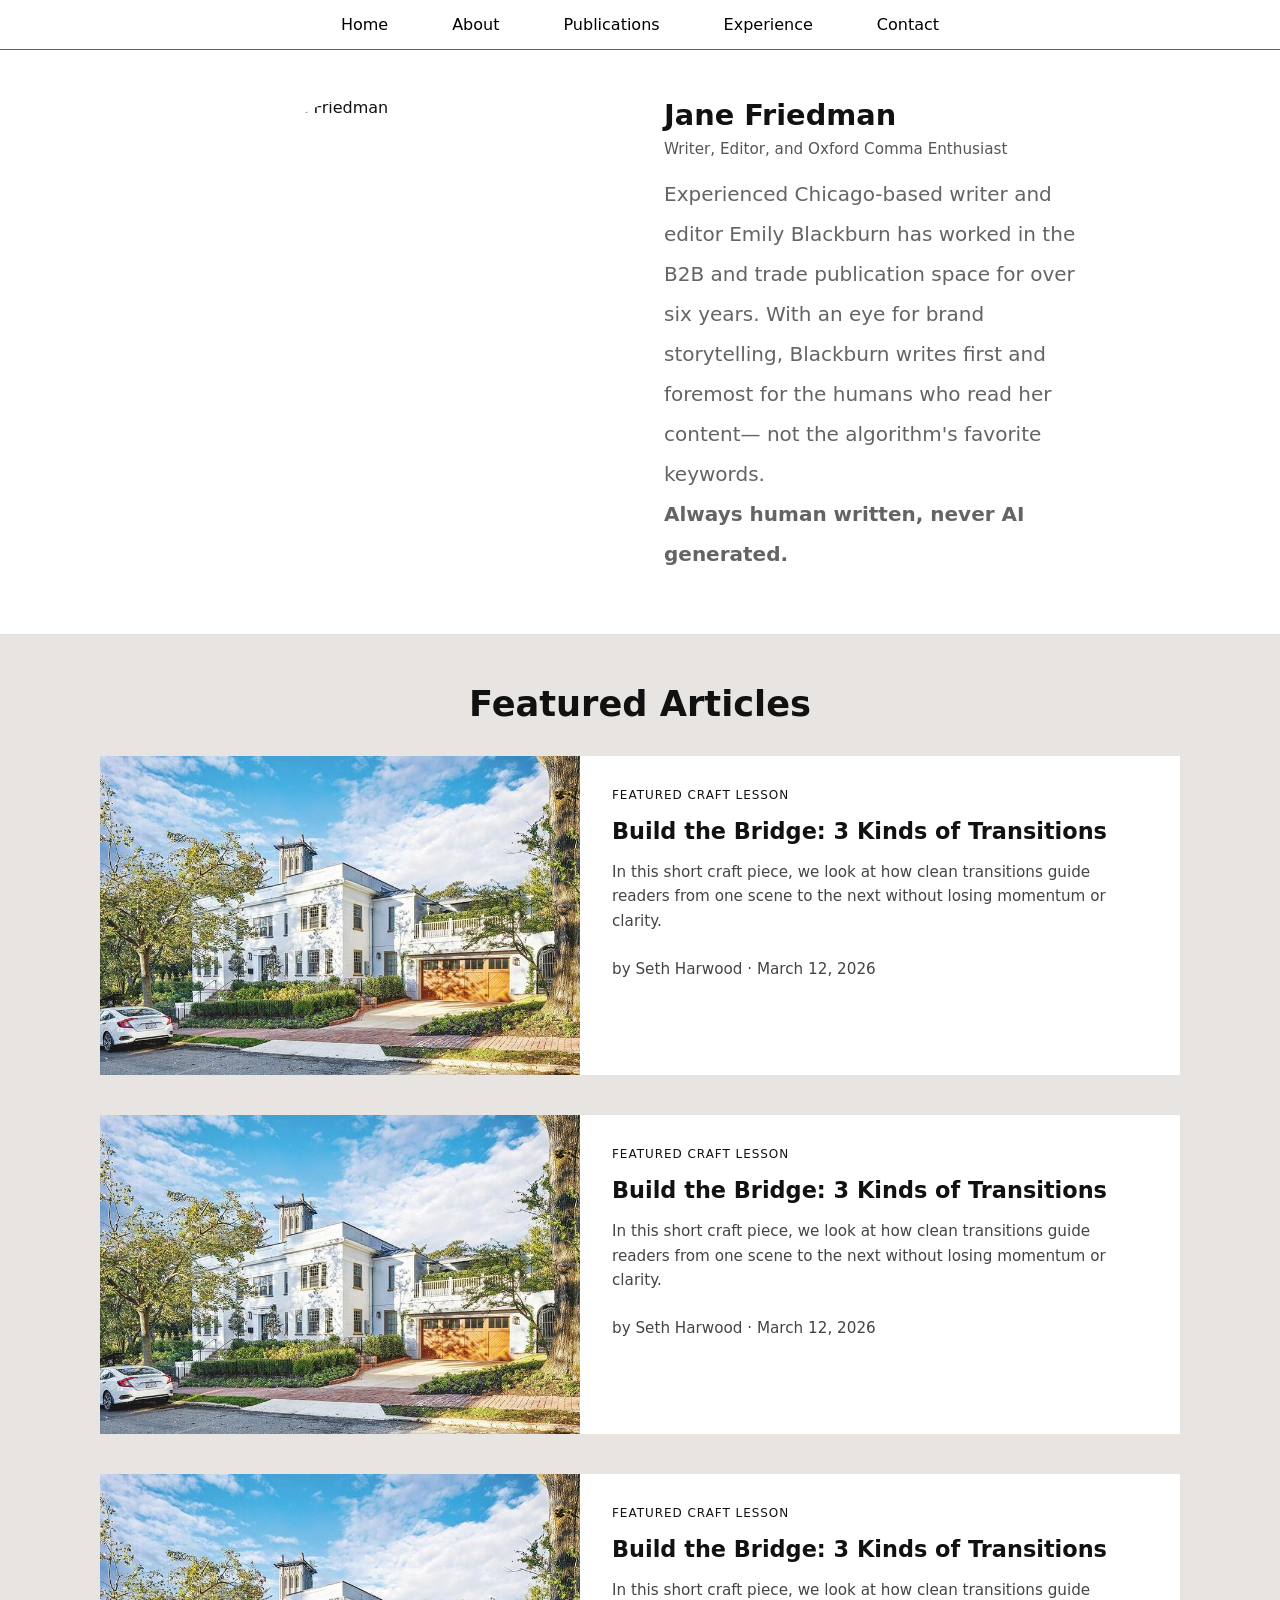
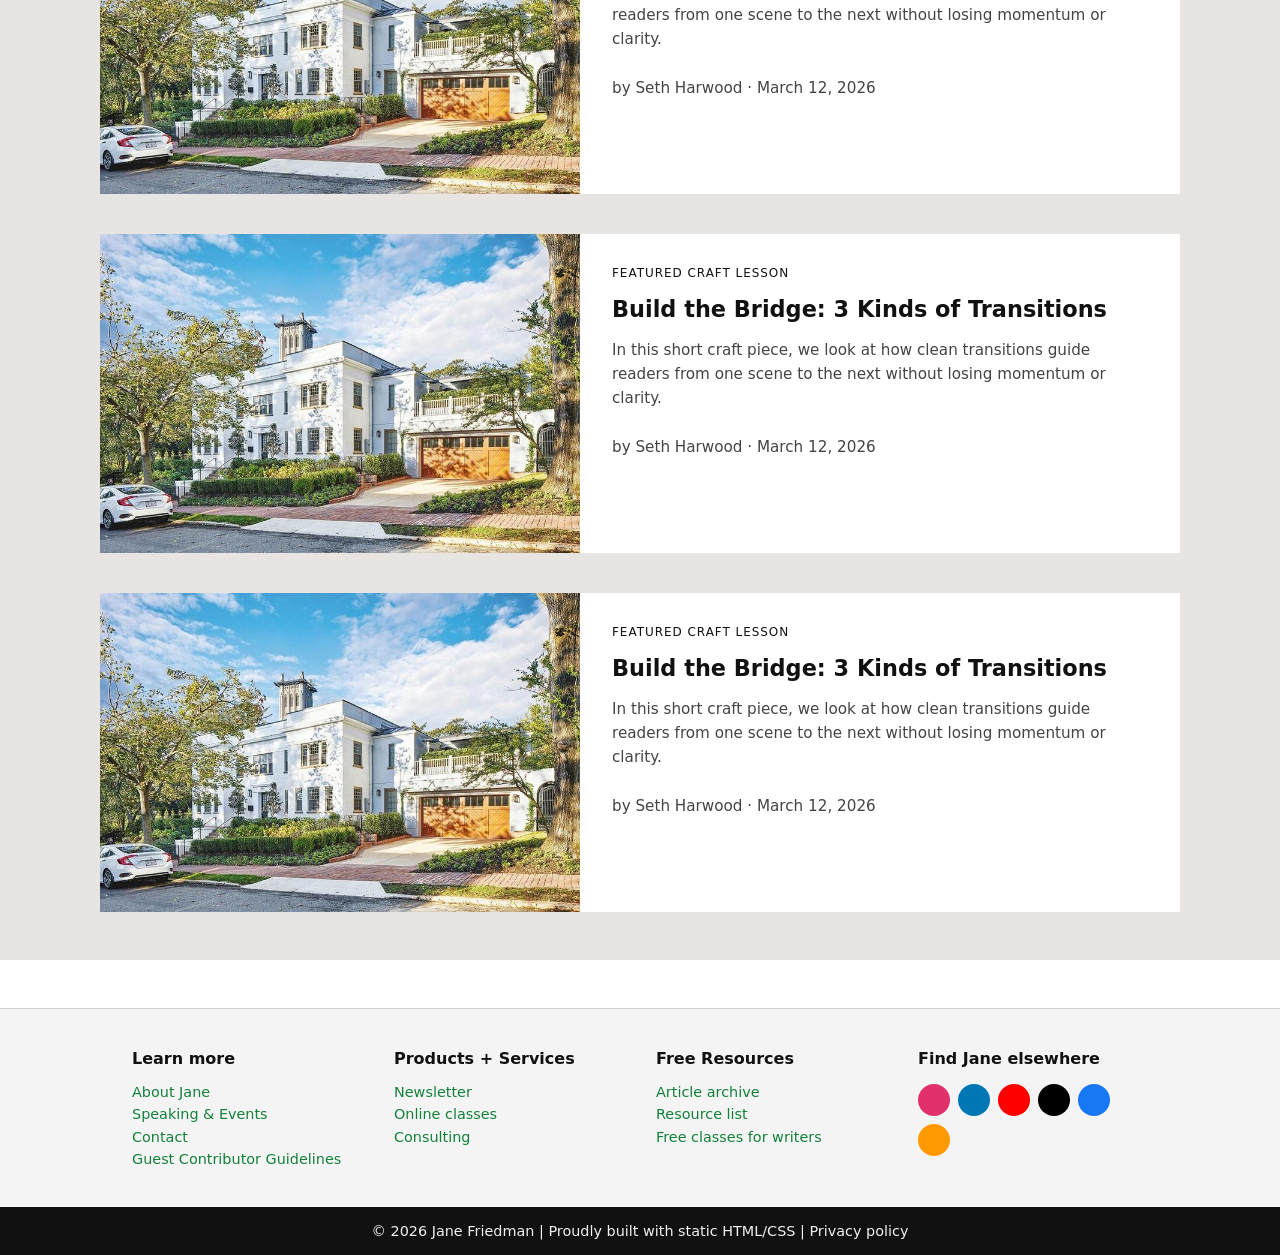
==== index.html @ 9c5bc2bd "Latest Commit" ====
<!DOCTYPE html>
<html lang="en">
<head>
  <meta charset="utf-8" />
  <meta name="viewport" content="width=device-width, initial-scale=1" />
  <meta name="robots" content="noindex, nofollow" />
  <title>Emily Blackburn — Author</title>
  <link rel="stylesheet" href="assets/css/style.css" />
</head>
<body>
  <header class="site-header">
    <div class="site-header__inner">
      <nav class="site-nav" aria-label="Primary">
        <ul class="site-nav__list">
          <li class="site-nav__item"><a href="index.html" class="site-nav__link site-nav__link--active">Home</a></li>
          <li class="site-nav__item"><a href="about.html" class="site-nav__link">About</a></li>
          <li class="site-nav__item"><a href="writing.html" class="site-nav__link">Publications</a></li>
          <li class="site-nav__item"><a href="writing.html" class="site-nav__link">Experience</a></li>
          <li class="site-nav__item"><a href="contact.html" class="site-nav__link">Contact</a></li>
        </ul>
      </nav>
    </div>
  </header>

  <main>
    <section class="hero">
      <div class="all-author-details">
        <div class="author-img-container">
          <img class="author-img" src="assets/img/jane-friedman.png" alt="Jane Friedman" class="author-img">
        </div>
        <div class="author-details">
          <h1 class="author-name">Jane Friedman</h1>
          <p>Writer, Editor, and Oxford Comma Enthusiast</p>
          <p class="author-bio">Experienced Chicago-based writer and editor Emily Blackburn has worked in the B2B and trade publication space for over six years. With an eye for brand storytelling, Blackburn writes first and foremost for the humans who read her content— not the algorithm's favorite keywords. 
            <br>
          <strong>Always human written, never AI generated.</strong>
          </p>
        </div>
      </div>
    </section>

    <section class="featured-articles">
    <div class="featured-articles-heading">
      <h1 class="featured-articles-heading-title">Featured Articles</h1>
    </div>
    <div class="featured-articles-container">
      <div class="featured-article-image">
        <img class="featured-article-image-img" src="assets/img/featured-img-one.jpg" alt="Featured Image One">
      </div>
      <div class="featured-article-content">
        <p class="featured-article-category">Featured Craft Lesson</p>
        <h2 class="featured-article-title">Build the Bridge: 3 Kinds of Transitions</h2>
        <p class="featured-article-excerpt">
          In this short craft piece, we look at how clean transitions guide readers
          from one scene to the next without losing momentum or clarity.
          <br><br>
          by Seth Harwood &middot; March 12, 2026
        </p>
      </div>  
    </div>
    </section>
  </main>

  <footer class="site-footer">
    <div class="site-footer__top">
      <div class="site-footer__column">
        <h3 class="site-footer__heading">Learn more</h3>
        <ul class="site-footer__list">
          <li><a href="about.html">About Jane</a></li>
          <li><a href="contact.html">Speaking &amp; Events</a></li>
          <li><a href="contact.html">Contact</a></li>
          <li><a href="writing.html">Guest Contributor Guidelines</a></li>
        </ul>
      </div>

      <div class="site-footer__column">
        <h3 class="site-footer__heading">Products + Services</h3>
        <ul class="site-footer__list">
          <li><a href="#">Newsletter</a></li>
          <li><a href="#">Online classes</a></li>
          <li><a href="#">Consulting</a></li>
        </ul>
      </div>

      <div class="site-footer__column">
        <h3 class="site-footer__heading">Free Resources</h3>
        <ul class="site-footer__list">
          <li><a href="#">Article archive</a></li>
          <li><a href="#">Resource list</a></li>
          <li><a href="#">Free classes for writers</a></li>
        </ul>
      </div>

      <div class="site-footer__column">
        <h3 class="site-footer__heading">Find Jane elsewhere</h3>
        <div class="site-footer__socials">
          <span class="social-pill social-pill--instagram"></span>
          <span class="social-pill social-pill--linkedin"></span>
          <span class="social-pill social-pill--youtube"></span>
          <span class="social-pill social-pill--tiktok"></span>
          <span class="social-pill social-pill--facebook"></span>
          <span class="social-pill social-pill--amazon"></span>
        </div>
      </div>
    </div>

    <div class="site-footer__bottom">
      <p>© 2026 Jane Friedman | Proudly built with static HTML/CSS | Privacy policy</p>
    </div>
  </footer>

  <script src="assets/js/main.js"></script>
</body>

</html>
---- assets/css/style.css ----
*,
*::before,
*::after {
  box-sizing: border-box;
}

html,
body {
  margin: 0;
  padding: 0;
}

body {
  font-family: system-ui, -apple-system, BlinkMacSystemFont, "Segoe UI", sans-serif;
  background-color: #ffffff;
  color: #111111;
}

.site-header {
  background-color: #ffffff;
}

.site-nav__list {
  display: flex;
  justify-content: center;
  align-items: center;
  list-style: none;
  padding: 0;
  margin: 0;
  gap: 2rem;
  padding-top: 15px;
  padding-bottom: 15px;
  border-bottom: 1px solid #656363;
}

.site-nav__link {
  text-decoration: none;
  color: #000000;
  font-weight: 400;
  font-size: 1rem;
  padding: 0.5rem 1rem;
}

.hero {
  padding: 3rem 0 2.5rem;
  border-bottom: 1px solid #e0e0e0;
}

.all-author-details {
  max-width: 1080px;
  margin: 0 auto;
  display: flex;
  justify-content: flex-start;
  align-items: flex-start;
  gap: 3rem;
}

.author-img-container {
  width: 50%;
  border-radius: 50%;
  display: flex;
  justify-content: center;
  align-items: center;
}

.author-img {
  width: 200px;
  height: 200px;
  border-radius: 50%;
}

.author-details {
  width: 50%;
}

.author-name {
  margin: 0 0 0.5rem 0;
  font-size: 1.8rem;
  font-weight: 600;
}

.author-details > p:first-of-type {
  margin: 0 0 0.75rem 0;
  font-size: 0.95rem;
  color: #555555;
}

.author-bio {
  font-size: 20px;
  font-weight: 200;
  line-height: 2;
  margin-top: 1rem;
  width: 85%;
  color: #656363;
}

.featured-articles {
  padding: 3rem 0;
  background-color: #E7E4E2;
}

.featured-articles-heading-title {
  text-align: center;
  font-size: 2.2rem;
  font-weight: 600;
  margin: 0 0 2rem 0;
}

.featured-articles-container {
  max-width: 1080px;
  margin: 0 auto;
  background-color: #ffffff;
  display: flex;
  align-items: stretch;
}

.featured-articles-container + .featured-articles-container {
  margin-top: 2.5rem;
}

.featured-article-image-img {
  display: block;
  width: 480px;
  height: auto;
}

.featured-article-content {
  padding: 2rem;
}

.featured-article-category {
  text-transform: uppercase;
  letter-spacing: 0.08em;
  font-size: 0.75rem;
  margin: 0 0 1rem 0;
}

.featured-article-title {
  margin: 0 0 1rem 0;
  font-size: 1.4rem;
  font-weight: 600;
}

.featured-article-excerpt {
  margin: 0;
  font-size: 0.95rem;
  line-height: 1.6;
  color: #444444;
}

.site-footer {
  margin-top: 3rem;
  background-color: #f4f4f4;
  border-top: 1px solid #d0d0d0;
  font-size: 0.9rem;
}

.site-footer__top {
  max-width: 1080px;
  margin: 0 auto;
  padding: 2.5rem 2rem;
  display: flex;
  justify-content: space-between;
  gap: 2rem;
}

.site-footer__column {
  flex: 1;
}

.site-footer__heading {
  margin: 0 0 1rem 0;
  font-size: 1rem;
  font-weight: 600;
}

.site-footer__list {
  list-style: none;
  margin: 0;
  padding: 0;
}

.site-footer__list li + li {
  margin-top: 0.4rem;
}

.site-footer__list a {
  text-decoration: none;
  color: #13803a;
}

.site-footer__bottom {
  background-color: #111111;
  color: #f1f1f1;
  text-align: center;
  padding: 1rem;
}

.site-footer__bottom p {
  margin: 0;
}

.site-footer__socials {
  display: flex;
  flex-wrap: wrap;
  gap: 0.5rem;
  margin-top: 0.5rem;
}

.social-pill {
  width: 32px;
  height: 32px;
  border-radius: 999px;
  display: inline-block;
}

.social-pill--instagram { background-color: #e1306c; }
.social-pill--linkedin { background-color: #0077b5; }
.social-pill--youtube { background-color: #ff0000; }
.social-pill--tiktok { background-color: #000000; }
.social-pill--facebook { background-color: #1877f2; }
.social-pill--amazon { background-color: #ff9900; }
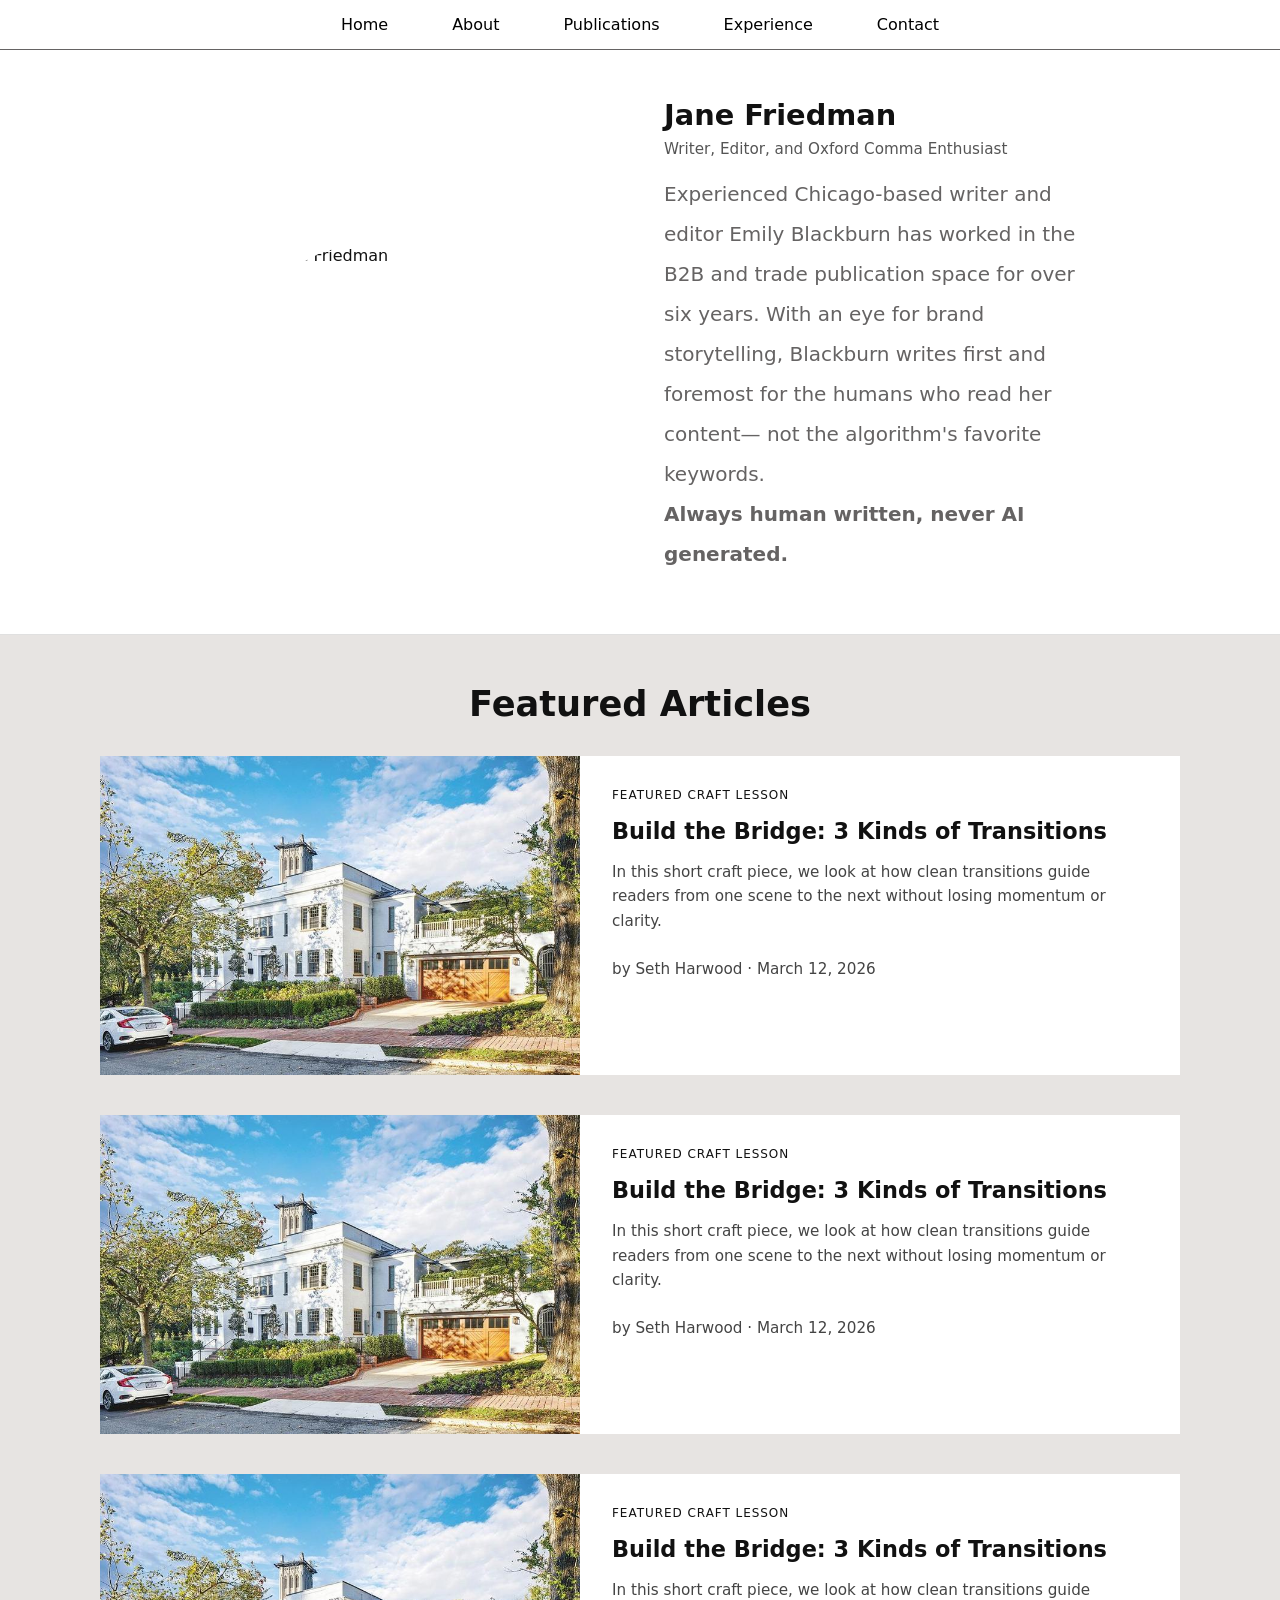
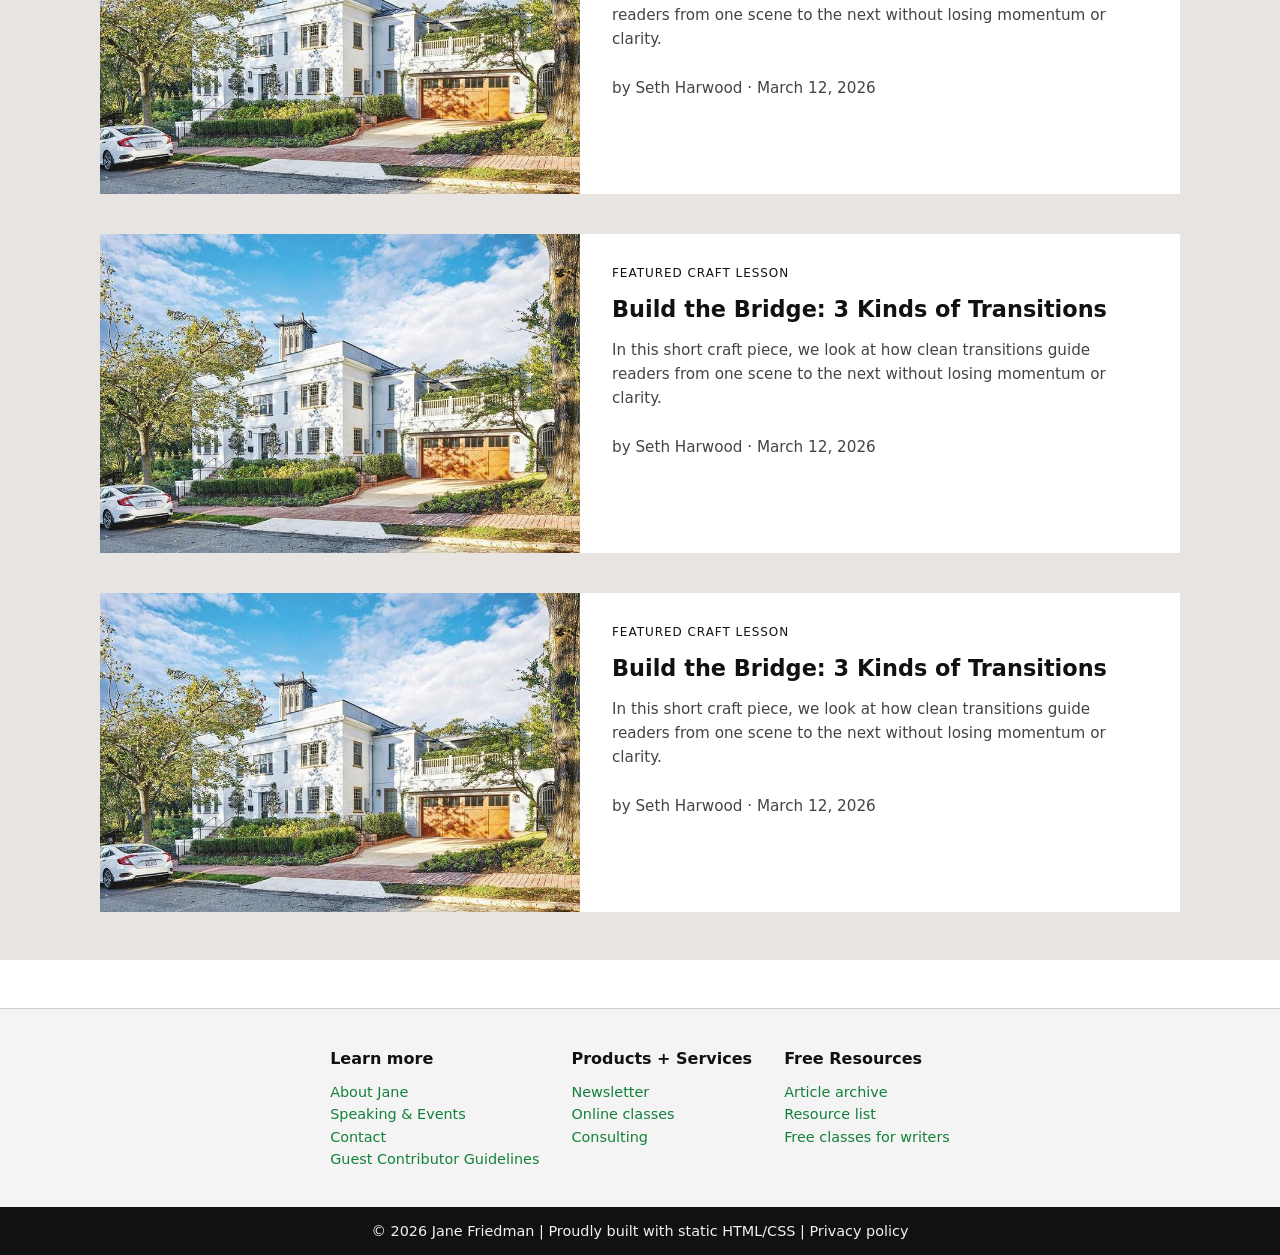
==== commit 62b294ce: "Latest Commit" ====
--- a/index.html
+++ b/index.html
@@ -90,18 +90,6 @@
           <li><a href="#">Free classes for writers</a></li>
         </ul>
       </div>
-
-      <div class="site-footer__column">
-        <h3 class="site-footer__heading">Find Jane elsewhere</h3>
-        <div class="site-footer__socials">
-          <span class="social-pill social-pill--instagram"></span>
-          <span class="social-pill social-pill--linkedin"></span>
-          <span class="social-pill social-pill--youtube"></span>
-          <span class="social-pill social-pill--tiktok"></span>
-          <span class="social-pill social-pill--facebook"></span>
-          <span class="social-pill social-pill--amazon"></span>
-        </div>
-      </div>
     </div>
 
     <div class="site-footer__bottom">
--- a/assets/css/style.css
+++ b/assets/css/style.css
@@ -50,8 +50,6 @@
   max-width: 1080px;
   margin: 0 auto;
   display: flex;
-  justify-content: flex-start;
-  align-items: flex-start;
   gap: 3rem;
 }
 
@@ -160,12 +158,13 @@
   margin: 0 auto;
   padding: 2.5rem 2rem;
   display: flex;
-  justify-content: space-between;
+  justify-content: center;
   gap: 2rem;
 }
 
 .site-footer__column {
-  flex: 1;
+  flex: 0 1 auto;
+  min-width: 140px;
 }
 
 .site-footer__heading {
@@ -200,23 +199,96 @@
   margin: 0;
 }
 
-.site-footer__socials {
-  display: flex;
-  flex-wrap: wrap;
-  gap: 0.5rem;
-  margin-top: 0.5rem;
-}
-
-.social-pill {
-  width: 32px;
-  height: 32px;
-  border-radius: 999px;
-  display: inline-block;
-}
-
-.social-pill--instagram { background-color: #e1306c; }
-.social-pill--linkedin { background-color: #0077b5; }
-.social-pill--youtube { background-color: #ff0000; }
-.social-pill--tiktok { background-color: #000000; }
-.social-pill--facebook { background-color: #1877f2; }
-.social-pill--amazon { background-color: #ff9900; }
+/* Contact page */
+.page-main {
+  max-width: 720px;
+  margin: 0 auto;
+  padding: 2.5rem 1.5rem 3rem;
+  text-align: left;
+}
+
+.contact-section {
+  padding-bottom: 2rem;
+}
+
+.contact-heading {
+  font-size: 2rem;
+  font-weight: 700;
+  margin: 0 0 1.25rem 0;
+  padding-bottom: 0.75rem;
+  border-bottom: 1px solid #e0e0e0;
+  color: #111111;
+}
+
+.contact-subheading {
+  font-size: 1.15rem;
+  font-weight: 700;
+  margin: 2rem 0 0.75rem 0;
+  color: #111111;
+}
+
+.contact-subheading:first-of-type {
+  margin-top: 1.5rem;
+}
+
+.contact-intro {
+  margin: 0 0 0.75rem 0;
+  font-size: 1rem;
+  color: #333333;
+  line-height: 1.5;
+}
+
+.contact-email {
+  margin: 0 0 0.5rem 0;
+  font-size: 1rem;
+  color: #111111;
+}
+
+.contact-email a {
+  color: #0066cc;
+  text-decoration: underline;
+}
+
+.contact-email a:hover {
+  color: #004499;
+}
+
+.contact-social-list {
+  list-style: disc;
+  padding-left: 1.5rem;
+  margin: 0 0 1rem 0;
+}
+
+.contact-social-list li {
+  margin-bottom: 0.5rem;
+  font-size: 1rem;
+  color: #111111;
+  line-height: 1.5;
+}
+
+.contact-social-list a {
+  color: #0066cc;
+  text-decoration: underline;
+}
+
+.contact-social-list a:hover {
+  color: #004499;
+}
+
+.contact-placeholder {
+  font-size: 0.9rem;
+  color: #555555;
+}
+
+.contact-stub {
+  margin-top: 2.5rem;
+  padding: 1.5rem 0;
+  border-top: 1px solid #e0e0e0;
+}
+
+.contact-stub p {
+  margin: 0.35rem 0 0 0;
+  font-size: 1rem;
+  color: #333333;
+  line-height: 1.5;
+}
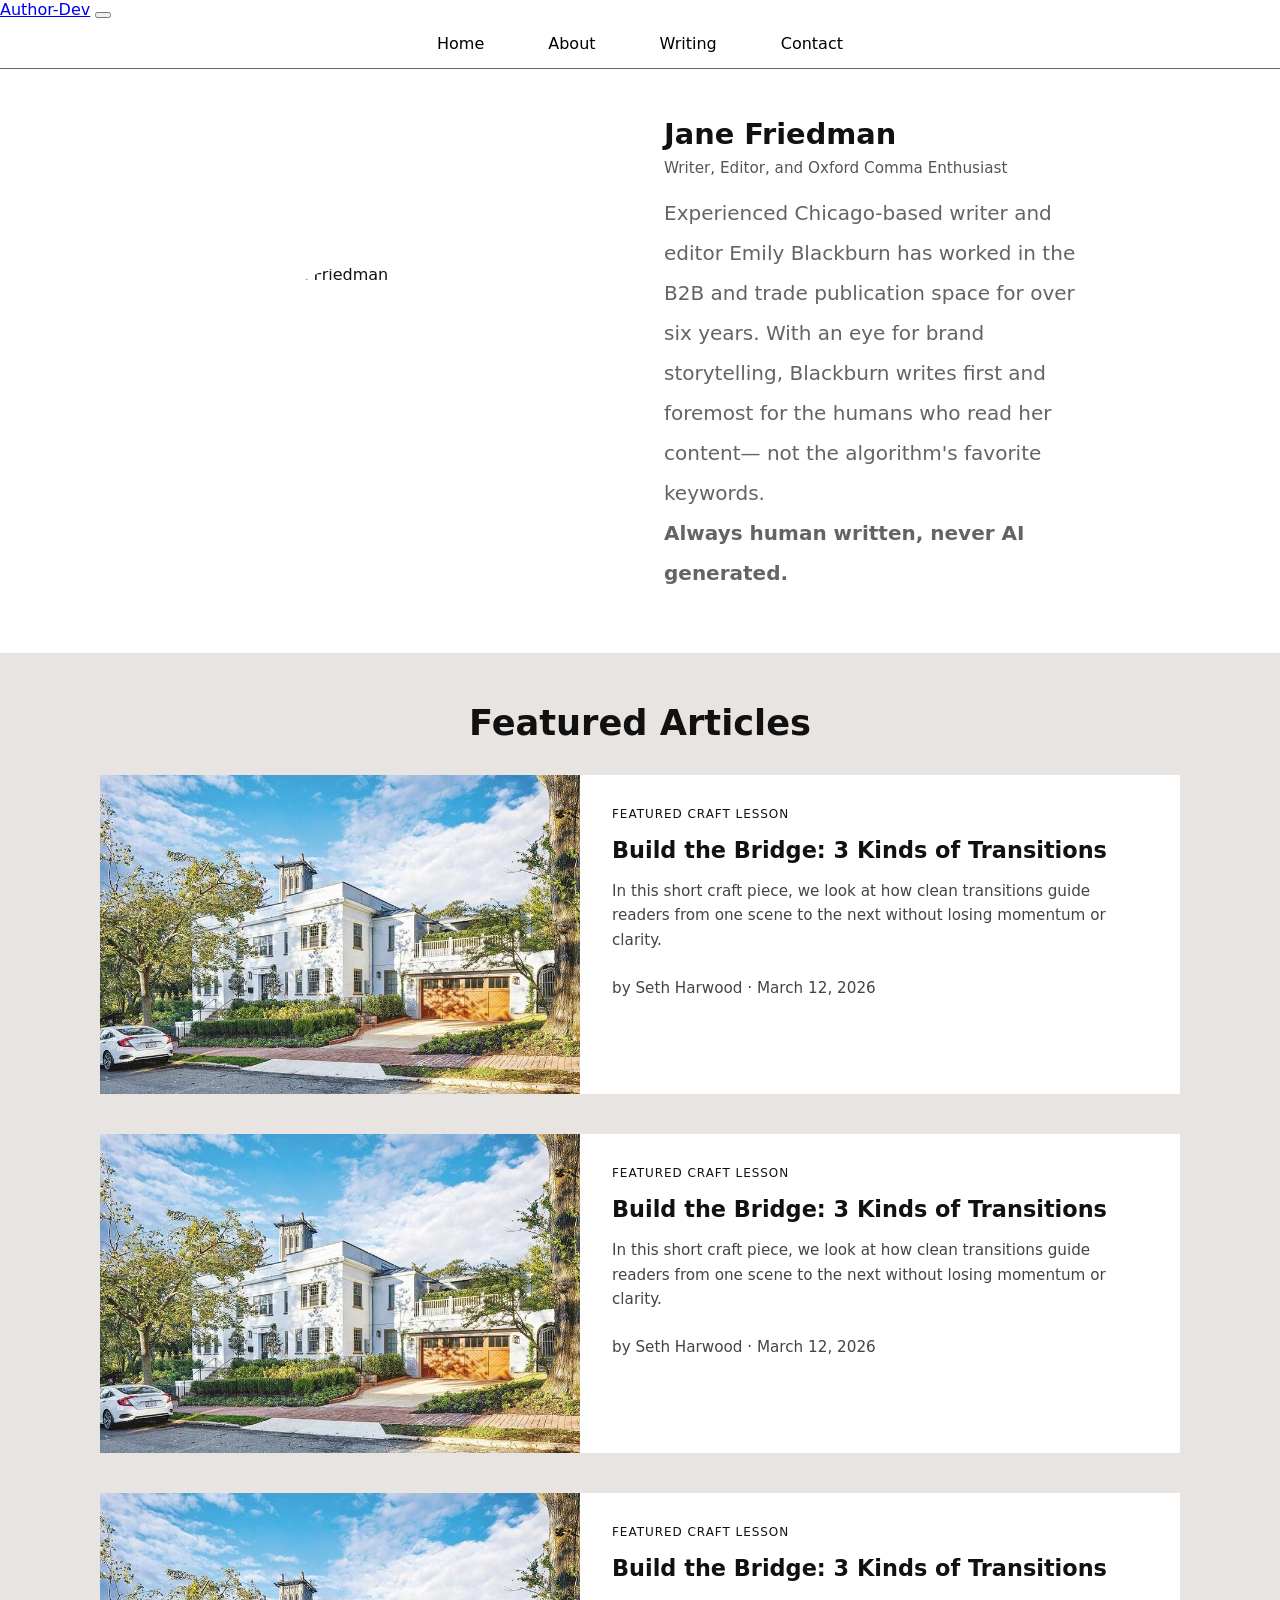
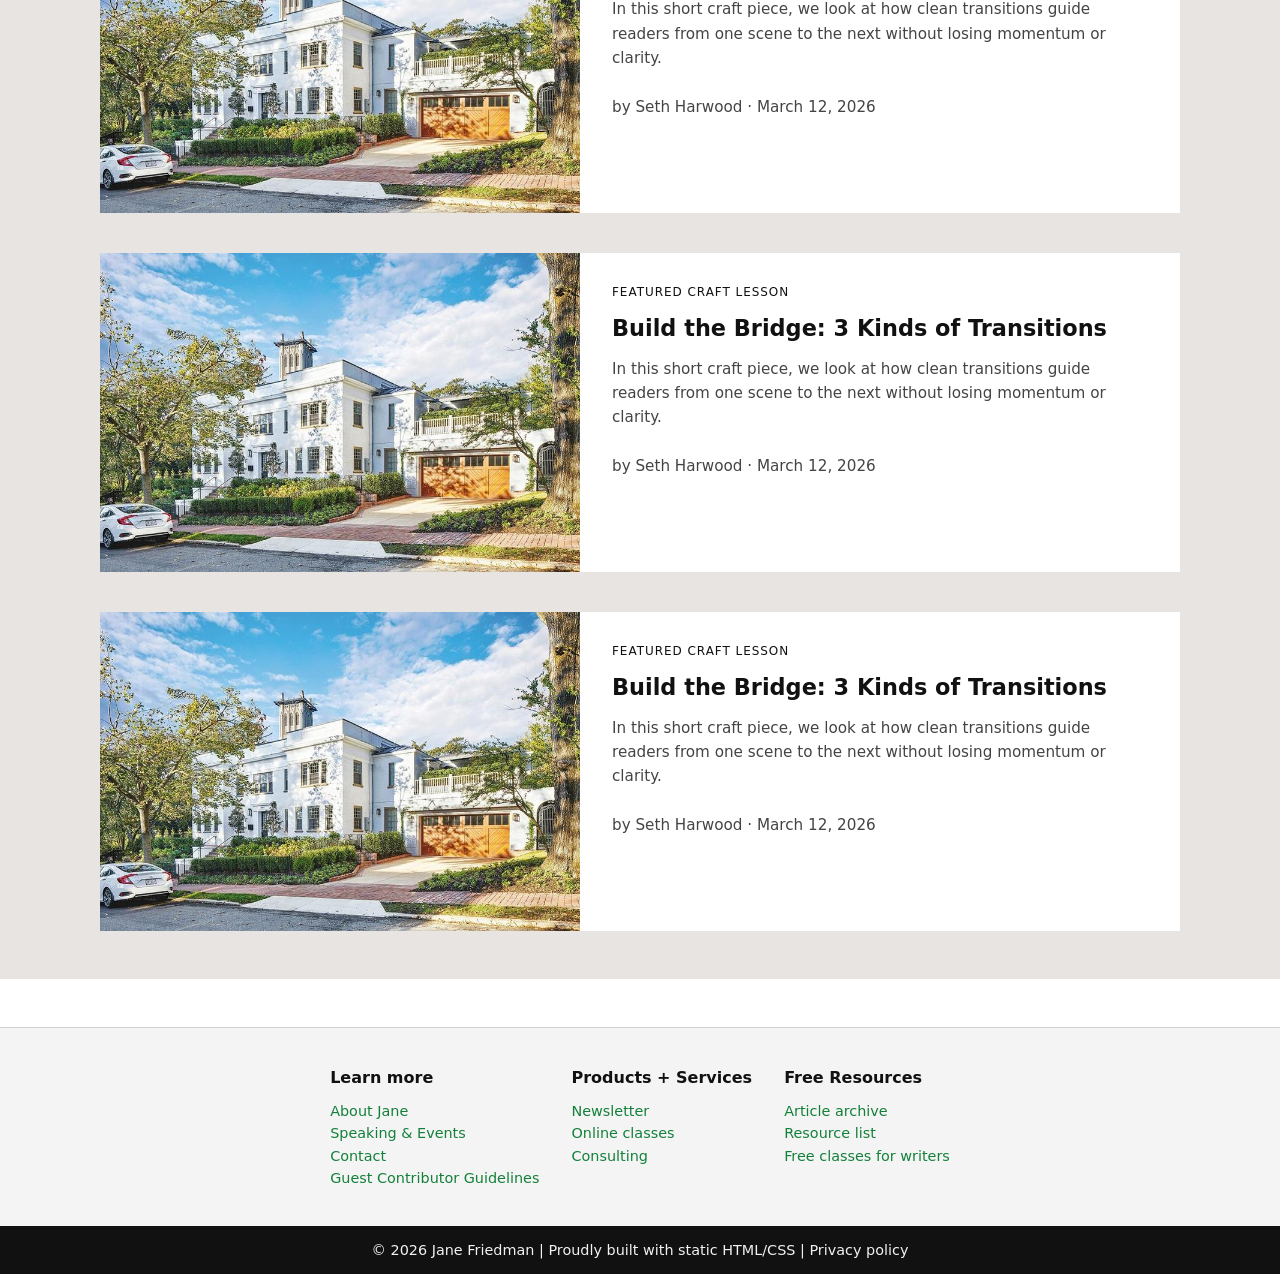
==== commit 970d4958: "Update homepage nav: add Writing link, remove Publications and Experience" ====
--- a/index.html
+++ b/index.html
@@ -10,12 +10,17 @@
 <body>
   <header class="site-header">
     <div class="site-header__inner">
+      <a href="index.html" class="site-header__brand">Author-Dev</a>
+      <button type="button" class="nav-toggle" aria-label="Open menu" aria-expanded="false">
+        <span class="nav-toggle__bar"></span>
+        <span class="nav-toggle__bar"></span>
+        <span class="nav-toggle__bar"></span>
+      </button>
       <nav class="site-nav" aria-label="Primary">
         <ul class="site-nav__list">
           <li class="site-nav__item"><a href="index.html" class="site-nav__link site-nav__link--active">Home</a></li>
           <li class="site-nav__item"><a href="about.html" class="site-nav__link">About</a></li>
-          <li class="site-nav__item"><a href="writing.html" class="site-nav__link">Publications</a></li>
-          <li class="site-nav__item"><a href="writing.html" class="site-nav__link">Experience</a></li>
+          <li class="site-nav__item"><a href="writing.html" class="site-nav__link">Writing</a></li>
           <li class="site-nav__item"><a href="contact.html" class="site-nav__link">Contact</a></li>
         </ul>
       </nav>
